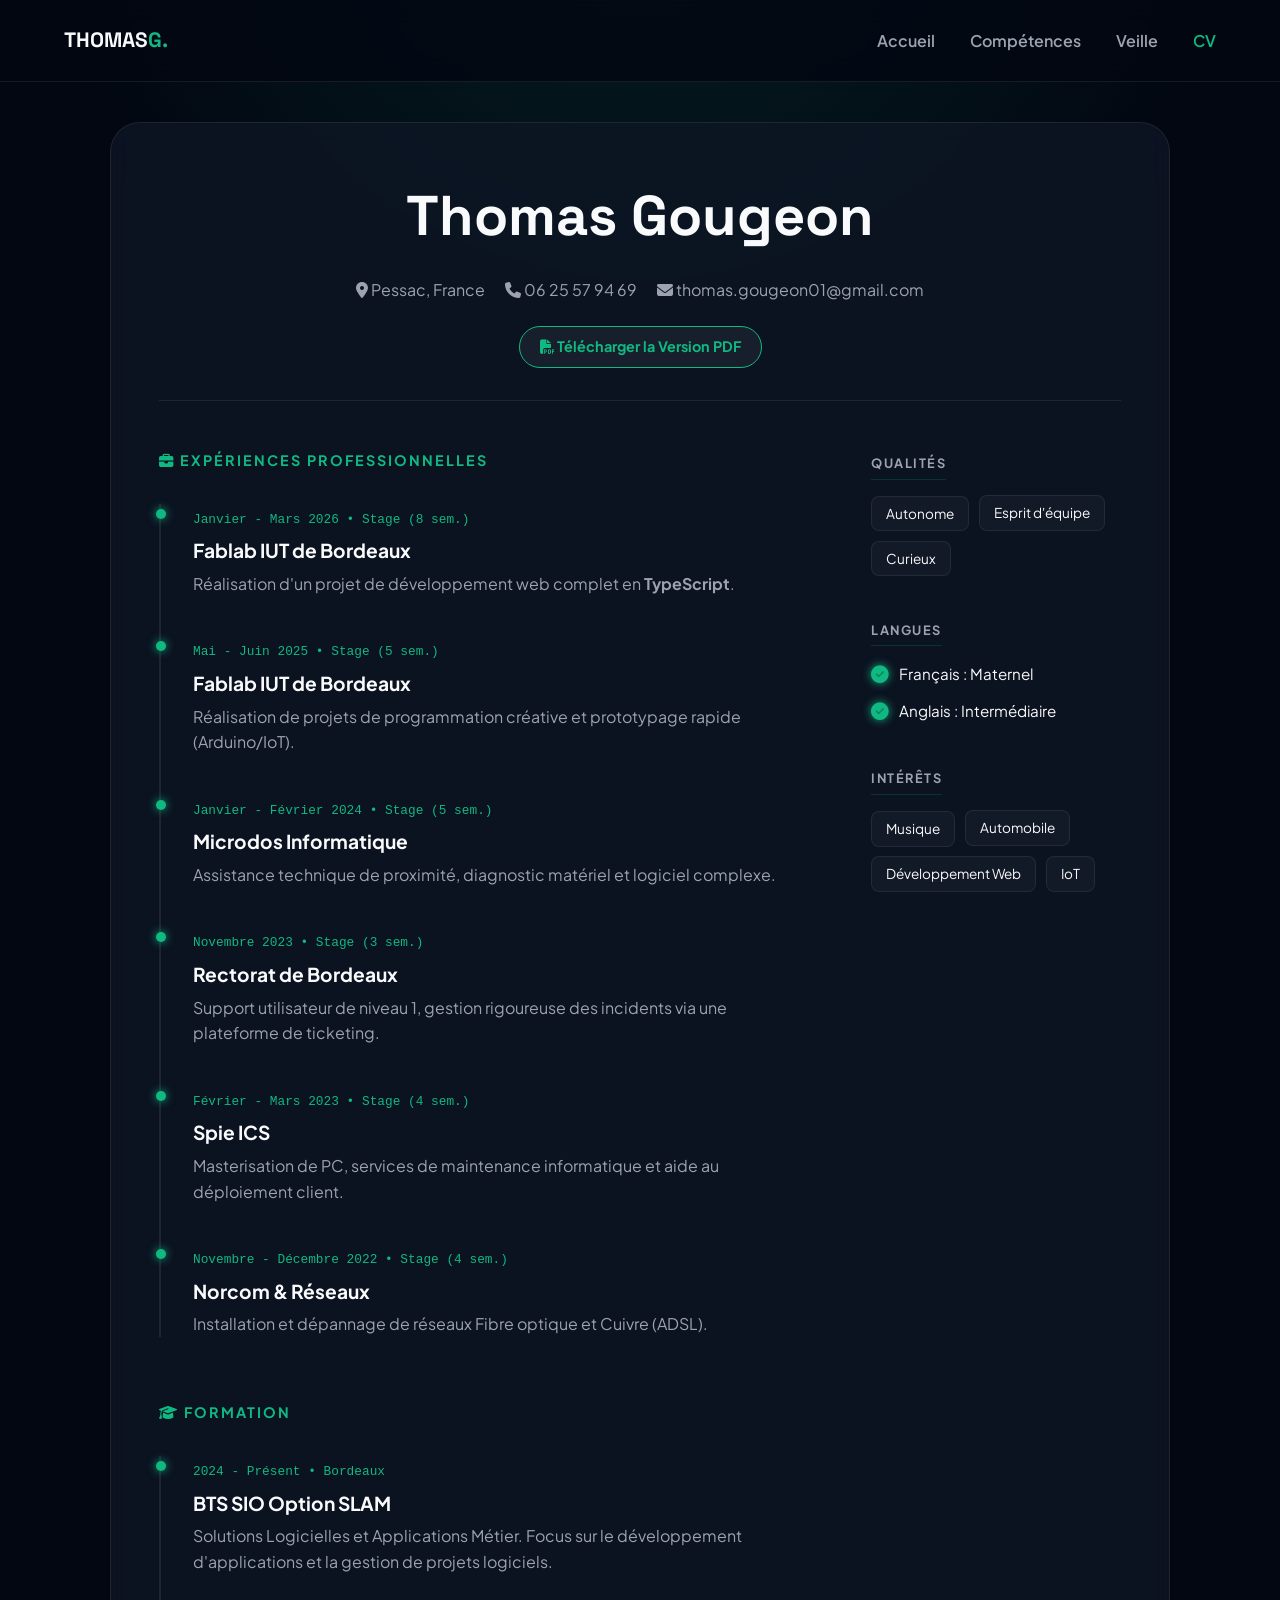
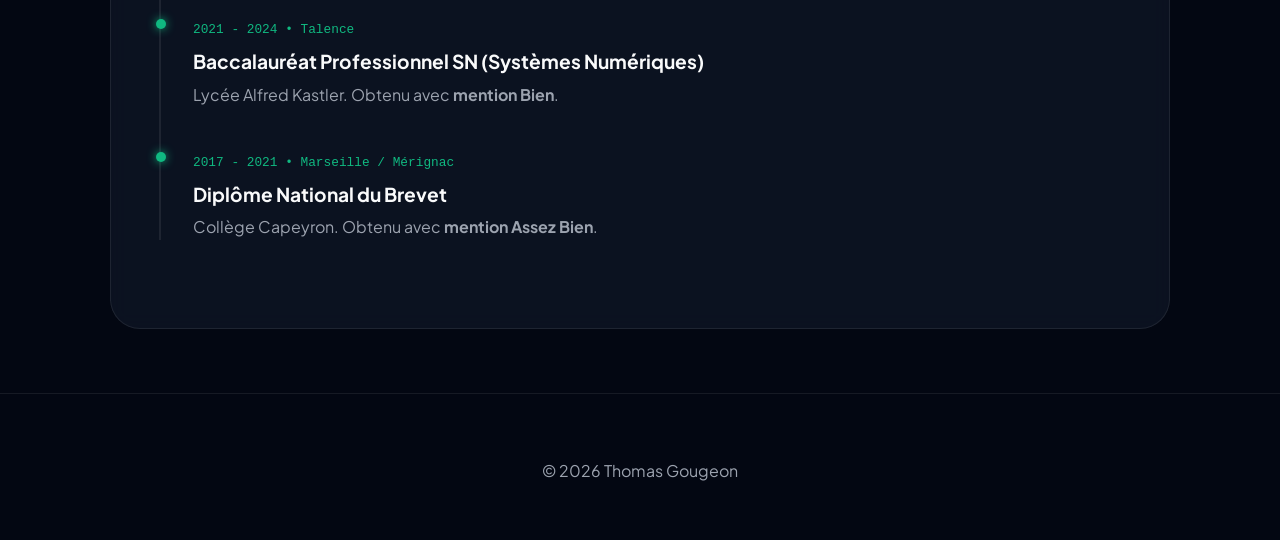
==== cv.html @ fee8d75f "Add files via upload" ====
<!DOCTYPE html>
<html lang="fr">
<head>
    <meta charset="UTF-8">
    <meta name="viewport" content="width=device-width, initial-scale=1.0">
    <title>CV - Thomas Gougeon</title>
    <link rel="icon" type="image/png" href="images/tempicon_bg.png">
    <link href="https://fonts.googleapis.com/css2?family=Plus+Jakarta+Sans:wght@400;600;800&family=Space+Grotesk:wght@500;700&display=swap" rel="stylesheet">
    <link rel="stylesheet" href="https://cdnjs.cloudflare.com/ajax/libs/font-awesome/6.4.0/css/all.min.css">
    <link href="https://unpkg.com/aos@2.3.1/dist/aos.css" rel="stylesheet">
    <link rel="stylesheet" href="styles.css">
    <link rel="stylesheet" href="cv.css">
</head>
<body>
    <div class="glow-bg"></div>

    <header class="header">
        <div class="brand">THOMAS<span>G.</span></div>
        <nav>
            <a href="index.html">Accueil</a>
            <a href="index.html#competences">Compétences</a>
            <a href="index.html#veille">Veille</a>
            <a href="cv.html" style="color: var(--accent);">CV</a>
        </nav>
    </header>

    <div class="site-wrapper">
        <div class="cv-container" data-aos="fade-up">
            <header class="cv-hero">
                <h1>Thomas Gougeon</h1>
                <div class="cv-contact">
                    <span><i class="fa-solid fa-location-dot"></i> Pessac, France</span>
                    <span><i class="fa-solid fa-phone"></i> 06 25 57 94 69</span>
                    <span><i class="fa-solid fa-envelope"></i> thomas.gougeon01@gmail.com</span>
                </div>
                <a href="CV_-_Thomas_GOUGEON-BTS2B.pdf" class="btn-pdf" target="_blank">
                    <i class="fa-solid fa-file-pdf"></i> Télécharger la Version PDF
                </a>
            </header>

            <div class="cv-content">
                <main class="cv-main">
                    <section>
                        <h3 class="cv-title"><i class="fa-solid fa-briefcase"></i> Expériences Professionnelles</h3>
                        <div class="timeline">
                            <div class="step" data-aos="fade-left">
                                <span class="date">Janvier - Mars 2026 • Stage (8 sem.)</span>
                                <h4>Fablab IUT de Bordeaux</h4>
                                <p>Réalisation d'un projet de développement web complet en <strong>TypeScript</strong>.</p>
                            </div>

                            <div class="step" data-aos="fade-left" data-aos-delay="100">
                                <span class="date">Mai - Juin 2025 • Stage (5 sem.)</span>
                                <h4>Fablab IUT de Bordeaux</h4>
                                <p>Réalisation de projets de programmation créative et prototypage rapide (Arduino/IoT).</p>
                            </div>

                            <div class="step" data-aos="fade-left" data-aos-delay="200">
                                <span class="date">Janvier - Février 2024 • Stage (5 sem.)</span>
                                <h4>Microdos Informatique</h4>
                                <p>Assistance technique de proximité, diagnostic matériel et logiciel complexe.</p>
                            </div>

                            <div class="step" data-aos="fade-left" data-aos-delay="300">
                                <span class="date">Novembre 2023 • Stage (3 sem.)</span>
                                <h4>Rectorat de Bordeaux</h4>
                                <p>Support utilisateur de niveau 1, gestion rigoureuse des incidents via une plateforme de ticketing.</p>
                            </div>

                            <div class="step" data-aos="fade-left" data-aos-delay="400">
                                <span class="date">Février - Mars 2023 • Stage (4 sem.)</span>
                                <h4>Spie ICS</h4>
                                <p>Masterisation de PC, services de maintenance informatique et aide au déploiement client.</p>
                            </div>

                            <div class="step" data-aos="fade-left" data-aos-delay="500">
                                <span class="date">Novembre - Décembre 2022 • Stage (4 sem.)</span>
                                <h4>Norcom & Réseaux</h4>
                                <p>Installation et dépannage de réseaux Fibre optique et Cuivre (ADSL).</p>
                            </div>
                        </div>
                    </section>

                    <section style="margin-top: 4rem;">
                        <h3 class="cv-title"><i class="fa-solid fa-graduation-cap"></i> Formation</h3>
                        <div class="timeline">
                            <div class="step" data-aos="fade-left">
                                <span class="date">2024 - Présent • Bordeaux</span>
                                <h4>BTS SIO Option SLAM</h4>
                                <p>Solutions Logicielles et Applications Métier. Focus sur le développement d'applications et la gestion de projets logiciels.</p>
                            </div>

                            <div class="step" data-aos="fade-left">
                                <span class="date">2021 - 2024 • Talence</span>
                                <h4>Baccalauréat Professionnel SN (Systèmes Numériques)</h4>
                                <p>Lycée Alfred Kastler. Obtenu avec <strong>mention Bien</strong>.</p>
                            </div>

                            <div class="step" data-aos="fade-left">
                                <span class="date">2017 - 2021 • Marseille / Mérignac</span>
                                <h4>Diplôme National du Brevet</h4>
                                <p>Collège Capeyron. Obtenu avec <strong>mention Assez Bien</strong>.</p>
                            </div>
                        </div>
                    </section>
                </main>

                <aside class="cv-aside">
                    <div class="aside-block" data-aos="fade-up">
                        <h4>Qualités</h4>
                        <div class="tags">
                            <span>Autonome</span>
                            <span>Esprit d'équipe</span>
                            <span>Curieux</span>
                        </div>
                    </div>

                    <div class="aside-block" data-aos="fade-up" data-aos-delay="100">
                        <h4>Langues</h4>
                        <div class="lang-text">
                            <p><i class="fa-solid fa-circle-check" style="color: var(--accent);"></i> Français : Maternel</p>
                            <p><i class="fa-solid fa-circle-check" style="color: var(--accent);"></i> Anglais : Intermédiaire</p>
                        </div>
                    </div>

                    <div class="aside-block" data-aos="fade-up" data-aos-delay="200">
                        <h4>Intérêts</h4>
                        <div class="tags">
                            <span>Musique</span>
                            <span>Automobile</span>
                            <span>Développement Web</span>
                            <span>IoT</span>
                        </div>
                    </div>
                </aside>
            </div>
        </div>
    </div>

    <footer class="footer">© 2026 Thomas Gougeon</footer>

    <script src="https://unpkg.com/aos@2.3.1/dist/aos.js"></script>
    <script>
        AOS.init({ duration: 800, once: true });
    </script>
</body>
</html>
---- styles.css ----
:root {
    --bg: #030712;
    --card: rgba(17, 24, 39, 0.7);
    --accent: #10b981;
    --accent-pro: #f59e0b;
    --text: #f9fafb;
    --text-dim: #9ca3af;
    --border: rgba(255, 255, 255, 0.08);
}

* { box-sizing: border-box; margin: 0; padding: 0; }
body {
    background-color: var(--bg);
    color: var(--text);
    font-family: 'Plus Jakarta Sans', sans-serif;
    line-height: 1.6;
    overflow-x: hidden;
}

.glow-bg {
    position: fixed; top: 0; width: 100%; height: 100%;
    background: radial-gradient(circle at 50% -20%, rgba(16, 185, 129, 0.15), transparent 50%);
    z-index: -1;
}

.header {
    display: flex; justify-content: space-between; align-items: center;
    padding: 1.5rem 5%; position: sticky; top: 0; z-index: 100;
    background: rgba(3, 7, 18, 0.8); backdrop-filter: blur(12px);
    border-bottom: 1px solid var(--border);
}

.brand { 
    font-family: 'Space Grotesk', sans-serif; 
    font-weight: 700; 
    font-size: 1.3rem; 
}

.brand span { 
    color: var(--accent);
}

nav a { 
    text-decoration: none; 
    color: var(--text-dim); margin-left: 2rem; 
    font-weight: 600; 
    transition: 0.3s; 
}

nav a:hover { color: var(--accent); }
.nav-cv { border: 1px solid var(--accent); padding: 6px 15px; border-radius: 8px; color: var(--accent); }

.site-wrapper { max-width: 1100px; margin: 0 auto; padding: 0 20px; }

.hero { padding: 100px 0; text-align: center; }
.hero h1 { font-family: 'Space Grotesk', sans-serif; font-size: clamp(2.5rem, 8vw, 4.5rem); line-height: 1.1; margin: 1.5rem 0; }
.hero h1 span { background: linear-gradient(90deg, #10b981, #3b82f6); -webkit-background-clip: text; -webkit-text-fill-color: transparent; }
.badge { background: rgba(16, 185, 129, 0.1); color: var(--accent); padding: 5px 15px; border-radius: 20px; font-size: 0.8rem; font-weight: 700; }

.cta-group { display: flex; gap: 1rem; justify-content: center; margin-top: 2rem; }
.btn-primary { background: var(--accent); color: #000; padding: 12px 25px; border-radius: 10px; text-decoration: none; font-weight: 700; }
.btn-secondary { border: 1px solid var(--border); color: #fff; padding: 12px 25px; border-radius: 10px; text-decoration: none; }

.section-title { font-size: 2rem; margin: 4rem 0 2rem; border-left: 4px solid var(--accent); padding-left: 1rem; }
.comp-category { margin-bottom: 3rem; }
.comp-info { display: flex; align-items: center; gap: 1rem; margin-bottom: 1.5rem; }
.comp-info span { font-size: 2rem; font-weight: 800; opacity: 0.1; }

.grid { display: grid; grid-template-columns: repeat(auto-fill, minmax(300px, 1fr)); gap: 1.5rem; }

.card-glass {
    background: var(--card); border: 1px solid var(--border); padding: 2rem; border-radius: 20px;
    cursor: pointer; transition: 0.3s ease; position: relative;
}
.card-glass:hover { transform: translateY(-5px); border-color: var(--accent); background: rgba(17, 24, 39, 0.9); }
.icon-acc { font-size: 1.5rem; color: var(--accent); margin-bottom: 1rem; display: block; }
.card-footer { margin-top: 1.5rem; font-size: 0.8rem; color: var(--accent); font-weight: 700; text-transform: uppercase; }

.card-glass.professional:hover { border-color: var(--accent-pro); }
.icon-acc-pro { font-size: 1.5rem; color: var(--accent-pro); margin-bottom: 1rem; display: block; }

.veille-card { display: flex; justify-content: space-between; align-items: center; padding: 3rem; }
.tag-ai { color: #3b82f6; font-weight: 800; font-size: 0.7rem; letter-spacing: 2px; }

/* --- Correction de la Modale et des Images --- */

.modal-overlay { 
    display: none; /* Caché par défaut */
    position: fixed; 
    inset: 0; 
    background: rgba(0, 0, 0, 0.85); 
    z-index: 2000; 
    align-items: center; 
    justify-content: center; 
    padding: 20px;
    backdrop-filter: blur(5px);
}

.modal-overlay.active { 
    display: flex; /* S'affiche quand on clique */
}

.modal-content { 
    background: #0f172a; 
    width: 95%; 
    max-width: 800px; 
    padding: 2rem; 
    border-radius: 20px; 
    border: 1px solid var(--border); 
    position: relative; 
    max-height: 90vh; 
    display: flex;
    flex-direction: column;
    overflow-y: auto; /* Permet le scroll si le contenu est trop grand */
}

.modal-image-container {
    position: relative;
    width: 100%;
    background: #000;
    border-radius: 12px;
    margin-bottom: 1.5rem;
    display: flex;
    align-items: center;
    justify-content: center;
    min-height: 200px; /* Évite que ça saute au chargement */
    max-height: 50vh; 
    overflow: hidden;
    flex-shrink: 0; /* Empêche l'image de s'écraser */
}

.modal-image {
    max-width: 100%;
    max-height: 50vh; 
    object-fit: contain; 
    display: block;
}

.modal-close {
    position: absolute;
    top: 1rem;
    right: 1rem;
    background: rgba(255,255,255,0.1);
    border: none;
    color: white;
    width: 35px;
    height: 35px;
    border-radius: 50%;
    cursor: pointer;
    z-index: 100;
    display: flex;
    align-items: center;
    justify-content: center;
}

.modal-title {
    font-family: 'Space Grotesk', sans-serif;
    font-size: 1.5rem;
    margin-bottom: 1rem;
    color: var(--accent);
}

.modal-description {
    color: var(--text-dim);
    margin-bottom: 1.5rem;
    line-height: 1.5;
}

.modal-links {
    display: flex;
    gap: 10px;
    flex-wrap: wrap;
    margin-top: auto;
}

/* Flèches de navigation */
.modal-nav-btn {
    position: absolute;
    top: 50%;
    transform: translateY(-50%);
    background: rgba(0, 0, 0, 0.6);
    border: 1px solid rgba(255,255,255,0.2);
    color: white;
    width: 40px;
    height: 40px;
    cursor: pointer;
    border-radius: 50%;
    z-index: 10;
    display: flex;
    align-items: center;
    justify-content: center;
    transition: 0.3s;
}

.modal-nav-btn:hover { background: var(--accent); color: black; }
.modal-nav-btn.prev { left: 10px; }
.modal-nav-btn.next { right: 10px; }

.footer { padding: 4rem 0; text-align: center; color: var(--text-dim); border-top: 1px solid var(--border); margin-top: 4rem; }
---- cv.css ----
.cv-container {
    background: var(--card);
    border: 1px solid var(--border);
    border-radius: 30px;
    padding: 3rem;
    margin-top: 40px;
    backdrop-filter: blur(10px);
}

.cv-aside {
    display: flex;
    flex-direction: column;
    gap: 2.5rem; /* Ajoute un gros espace entre Qualités, Langues et Intérêts */
}

.aside-block h4 {
    font-size: 0.85rem;
    text-transform: uppercase;
    color: var(--accent); /* Titre en couleur pour mieux séparer */
    letter-spacing: 1.5px;
    margin-bottom: 1.2rem; /* Espace sous le titre */
    border-bottom: 1px solid rgba(16, 185, 129, 0.2); /* Petite ligne de séparation */
    padding-bottom: 5px;
    display: inline-block;
}

.cv-hero {
    border-bottom: 1px solid var(--border);
    padding-bottom: 2rem;
    margin-bottom: 3rem;
    display: flex; flex-direction: column; align-items: center; text-align: center;
}

.cv-hero h1 { font-family: 'Space Grotesk', sans-serif; font-size: 3.5rem; margin-bottom: 1rem; }
.cv-contact { display: flex; gap: 20px; color: var(--text-dim); margin-bottom: 1.5rem; }

.btn-pdf {
    background: rgba(255,255,255,0.05); color: var(--accent);
    padding: 8px 20px; border-radius: 50px; border: 1px solid var(--accent);
    text-decoration: none; font-weight: 700; font-size: 0.9rem;
}

.cv-content { display: grid; grid-template-columns: 1fr 250px; gap: 4rem; }

.cv-title { color: var(--accent); text-transform: uppercase; letter-spacing: 2px; font-size: 0.9rem; margin-bottom: 2rem; }

.timeline { border-left: 2px solid var(--border); padding-left: 2rem; }
.step { position: relative; margin-bottom: 2.5rem; }
.step::before {
    content: ""; position: absolute; left: -37px; top: 5px;
    width: 10px; height: 10px; background: var(--accent); border-radius: 50%;
    box-shadow: 0 0 10px var(--accent);
}

.date { color: var(--accent); font-family: monospace; font-size: 0.8rem; }
.step h4 { font-size: 1.2rem; margin: 5px 0; }
.step p { color: var(--text-dim); }

.aside-block h4 { font-size: 0.8rem; text-transform: uppercase; color: var(--text-dim); margin-bottom: 1rem; }
.tags {
    display: flex;
    flex-wrap: wrap;
    gap: 10px; /* Espace entre chaque badge */
}

.tags span {
    background: rgba(255, 255, 255, 0.03);
    padding: 6px 14px;
    border-radius: 8px;
    font-size: 0.85rem;
    border: 1px solid var(--border);
    transition: 0.3s;
}

/* Effet au survol des tags pour le côté interactif */
.tags span:hover {
    border-color: var(--accent);
    background: rgba(16, 185, 129, 0.05);
}

.lang-text {
    display: flex;
    flex-direction: column;
    gap: 12px; /* Espace entre Français et Anglais */
}

.lang-text p {
    display: flex;
    align-items: center;
    gap: 10px;
    font-size: 0.95rem;
    color: var(--text);
}

.lang-text i {
    font-size: 1.1rem; /* Icône un peu plus grande */
    filter: drop-shadow(0 0 5px var(--accent)); /* Petit halo lumineux sur le check */
}

@media (max-width: 800px) {
    .cv-content { grid-template-columns: 1fr; }
    .cv-hero h1 { font-size: 2.5rem; }
}
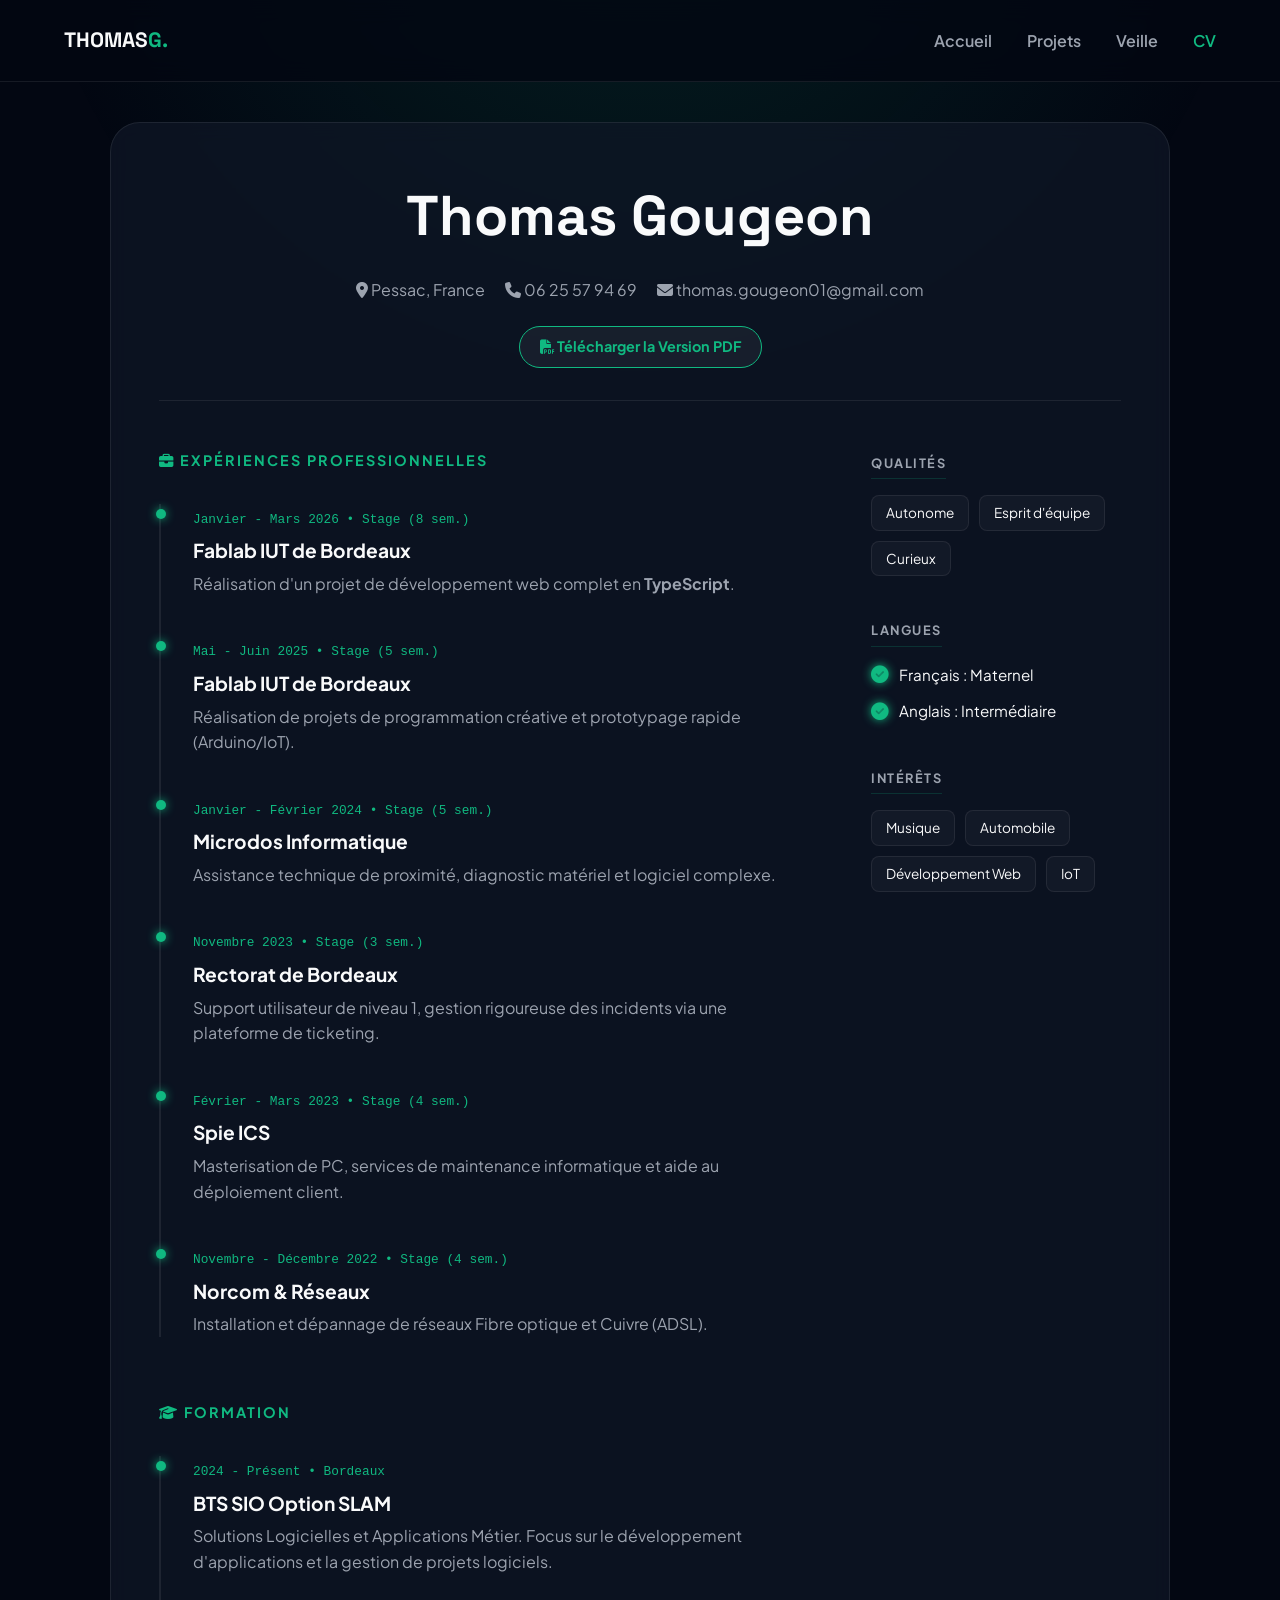
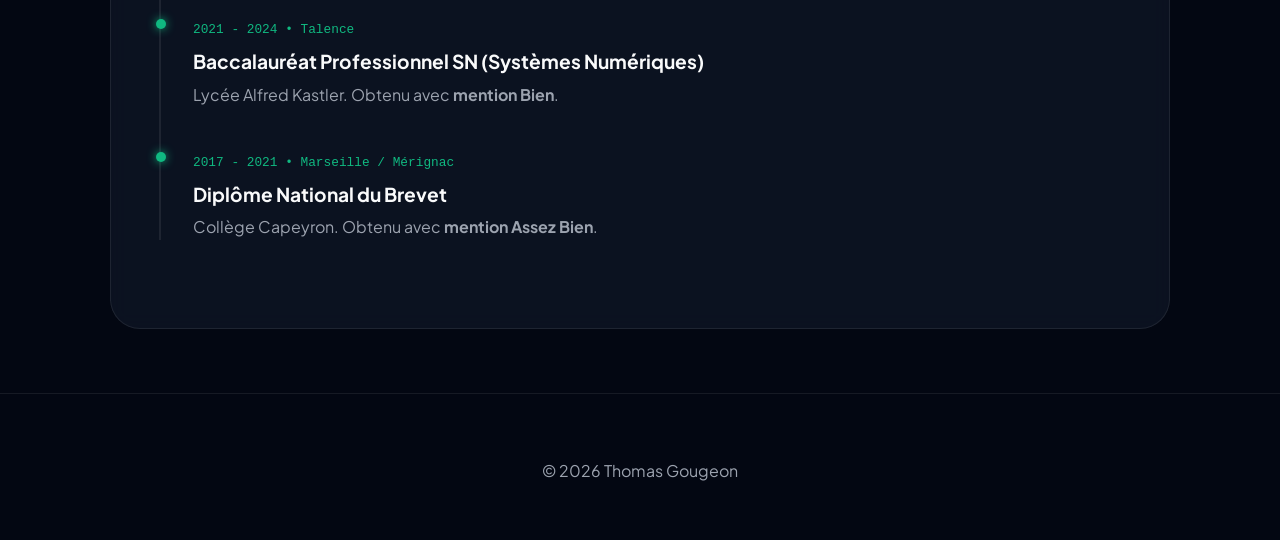
==== commit 4d169f81: "Update cv.html" ====
--- a/cv.html
+++ b/cv.html
@@ -15,10 +15,12 @@
     <div class="glow-bg"></div>
 
     <header class="header">
-        <div class="brand">THOMAS<span>G.</span></div>
+        <div class="brand">
+            <a href="index.html" style="text-decoration: none; color: inherit;">THOMAS<span>G.</span></a>
+        </div>
         <nav>
             <a href="index.html">Accueil</a>
-            <a href="index.html#competences">Compétences</a>
+            <a href="index.html#competences">Projets</a>
             <a href="index.html#veille">Veille</a>
             <a href="cv.html" style="color: var(--accent);">CV</a>
         </nav>
@@ -144,4 +146,4 @@
         AOS.init({ duration: 800, once: true });
     </script>
 </body>
-</html>+</html>
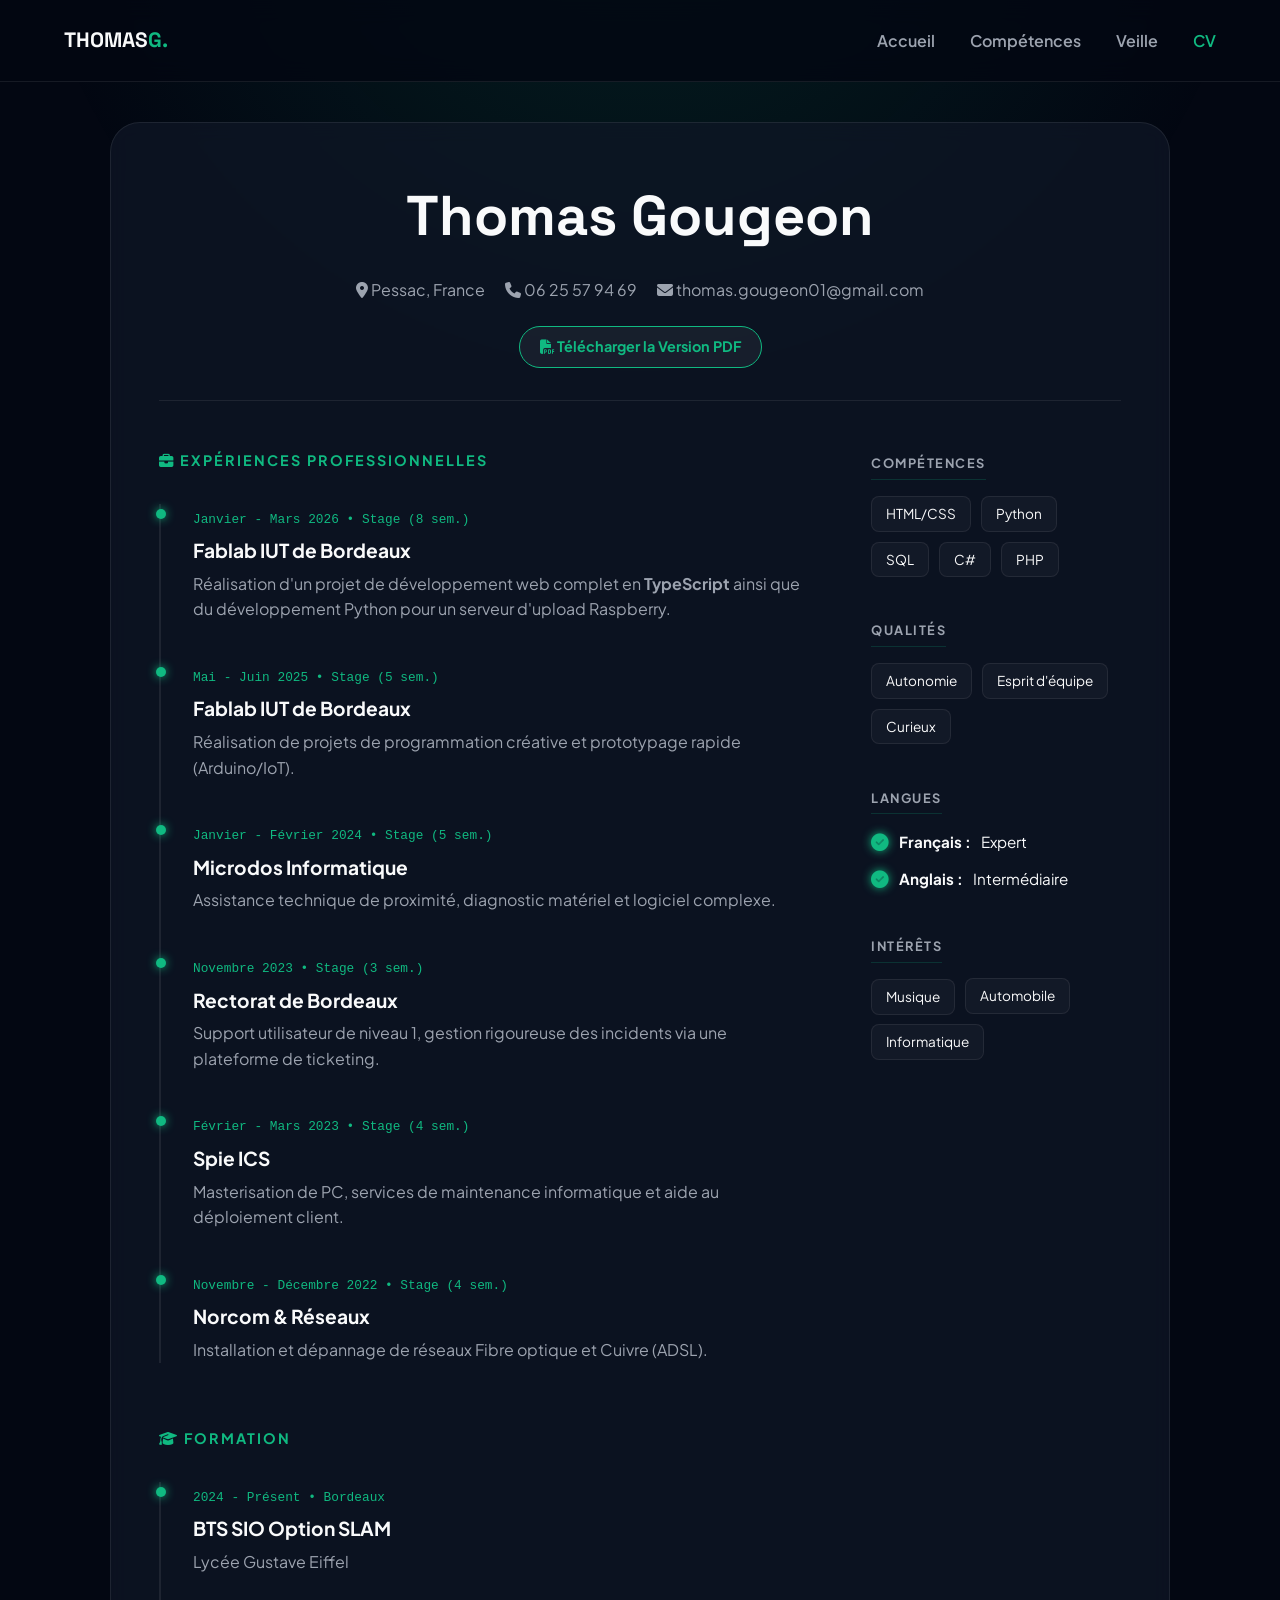
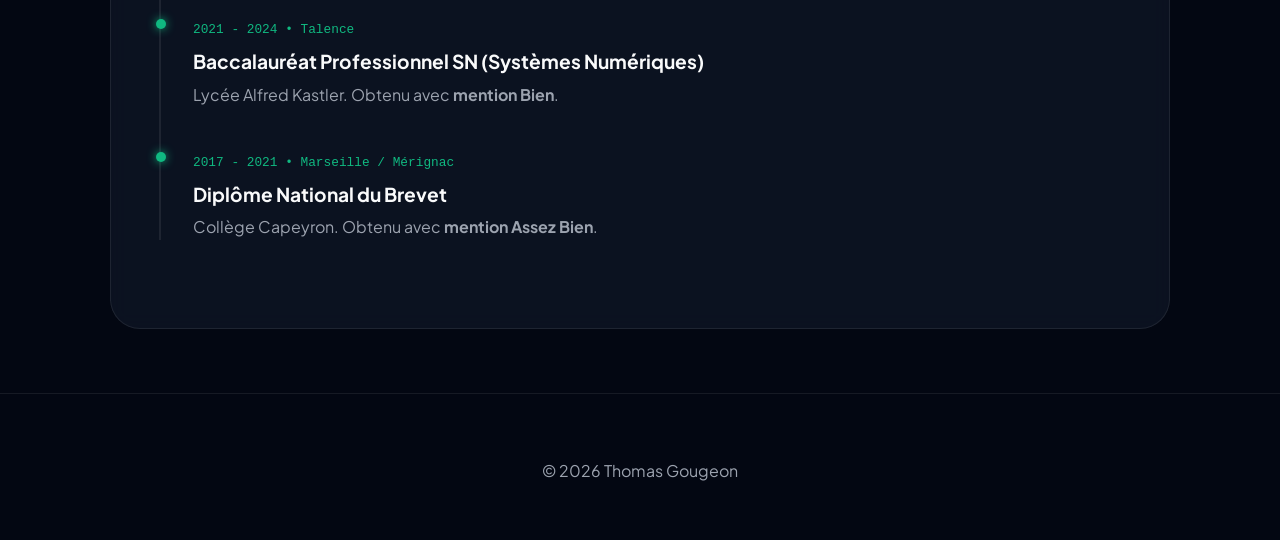
==== commit 3d1a8250: "Update CV with new skills and project details" ====
--- a/cv.html
+++ b/cv.html
@@ -20,7 +20,7 @@
         </div>
         <nav>
             <a href="index.html">Accueil</a>
-            <a href="index.html#competences">Projets</a>
+            <a href="index.html#competences">Compétences</a>
             <a href="index.html#veille">Veille</a>
             <a href="cv.html" style="color: var(--accent);">CV</a>
         </nav>
@@ -48,7 +48,7 @@
                             <div class="step" data-aos="fade-left">
                                 <span class="date">Janvier - Mars 2026 • Stage (8 sem.)</span>
                                 <h4>Fablab IUT de Bordeaux</h4>
-                                <p>Réalisation d'un projet de développement web complet en <strong>TypeScript</strong>.</p>
+                                <p>Réalisation d'un projet de développement web complet en <strong>TypeScript</strong> ainsi que du développement Python pour un serveur d'upload Raspberry.</p>
                             </div>
 
                             <div class="step" data-aos="fade-left" data-aos-delay="100">
@@ -89,7 +89,7 @@
                             <div class="step" data-aos="fade-left">
                                 <span class="date">2024 - Présent • Bordeaux</span>
                                 <h4>BTS SIO Option SLAM</h4>
-                                <p>Solutions Logicielles et Applications Métier. Focus sur le développement d'applications et la gestion de projets logiciels.</p>
+                                <p>Lycée Gustave Eiffel</p>
                             </div>
 
                             <div class="step" data-aos="fade-left">
@@ -109,9 +109,20 @@
 
                 <aside class="cv-aside">
                     <div class="aside-block" data-aos="fade-up">
+                        <h4>Compétences</h4>
+                        <div class="tags">
+                            <span>HTML/CSS</span>
+                            <span>Python</span>
+                            <span>SQL</span>
+                            <span>C#</span>
+                            <span>PHP</span>
+                        </div>
+                    </div>
+
+                    <div class="aside-block" data-aos="fade-up">
                         <h4>Qualités</h4>
                         <div class="tags">
-                            <span>Autonome</span>
+                            <span>Autonomie</span>
                             <span>Esprit d'équipe</span>
                             <span>Curieux</span>
                         </div>
@@ -120,8 +131,8 @@
                     <div class="aside-block" data-aos="fade-up" data-aos-delay="100">
                         <h4>Langues</h4>
                         <div class="lang-text">
-                            <p><i class="fa-solid fa-circle-check" style="color: var(--accent);"></i> Français : Maternel</p>
-                            <p><i class="fa-solid fa-circle-check" style="color: var(--accent);"></i> Anglais : Intermédiaire</p>
+                            <p><i class="fa-solid fa-circle-check" style="color: var(--accent);"></i><b> Français :</b> Expert</p>
+                            <p><i class="fa-solid fa-circle-check" style="color: var(--accent);"></i><b> Anglais :</b> Intermédiaire</p>
                         </div>
                     </div>
 
@@ -130,8 +141,7 @@
                         <div class="tags">
                             <span>Musique</span>
                             <span>Automobile</span>
-                            <span>Développement Web</span>
-                            <span>IoT</span>
+                            <span>Informatique</span>
                         </div>
                     </div>
                 </aside>
